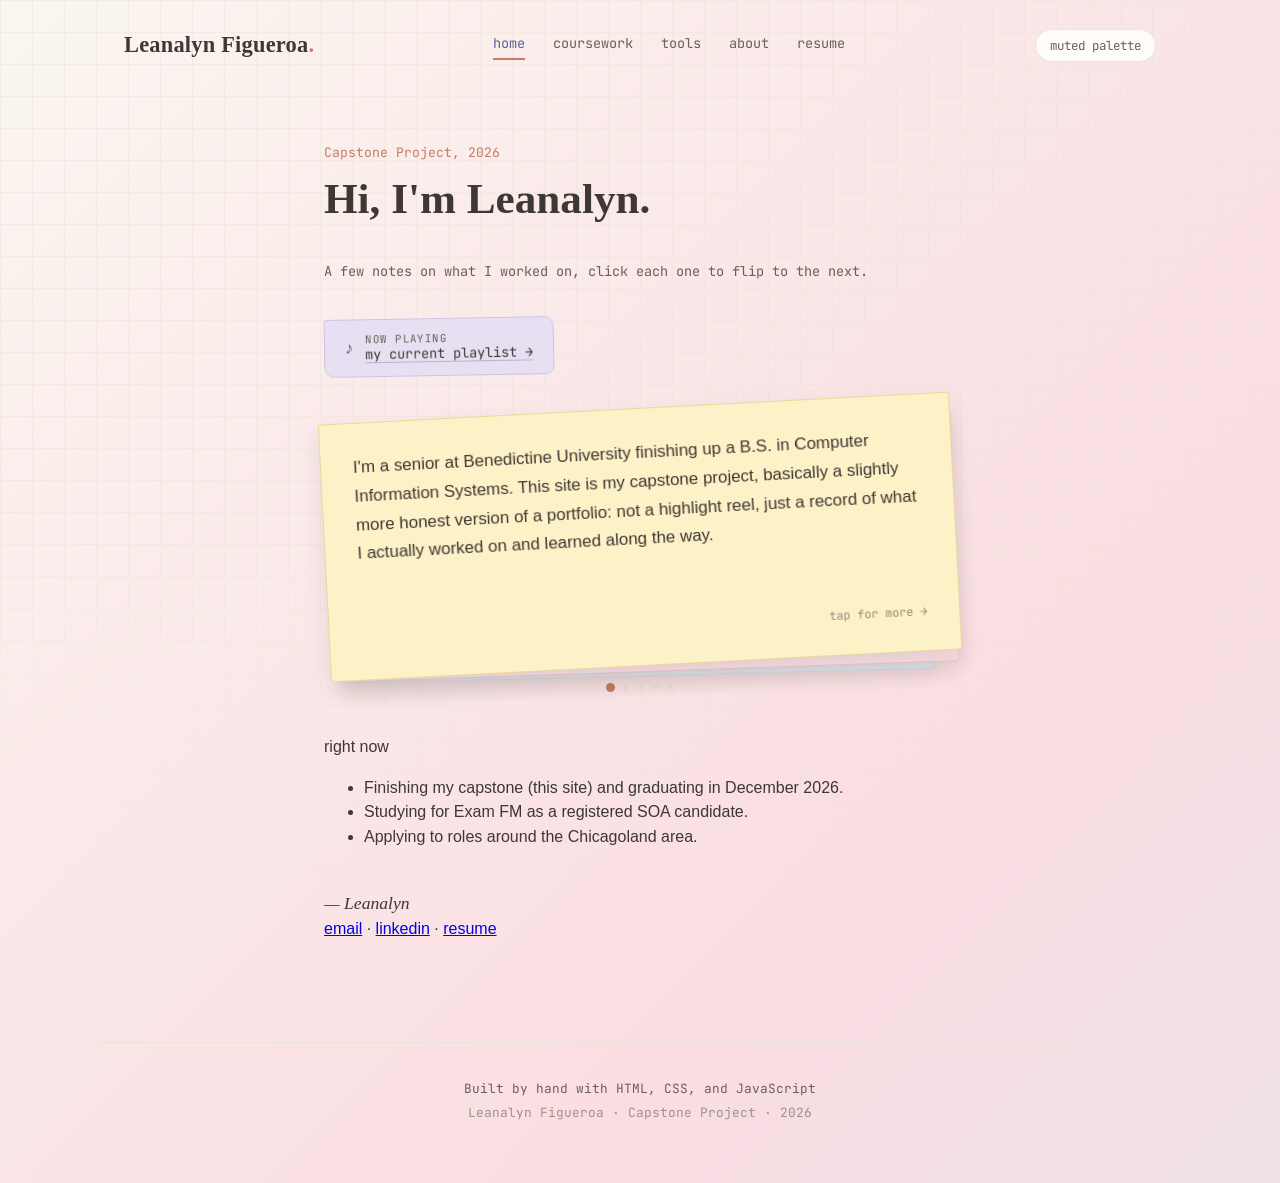
==== index.html @ f0ffa21d "Update journal entry date description" ====
<!DOCTYPE html>
<html lang="en">
<head>
<meta charset="UTF-8">
<meta name="viewport" content="width=device-width, initial-scale=1.0">
<title>Leanalyn Figueroa</title>
<link rel="preconnect" href="https://fonts.googleapis.com">
<link href="https://fonts.googleapis.com/css2?family=Caveat:wght@500;600;700&family=Kalam:wght@300;400;700&family=JetBrains+Mono:wght@400;500&display=swap" rel="stylesheet">
<link rel="stylesheet" href="css/style.css">
<link rel="stylesheet" href="css/home.css">
</head>
<body>

<div class="paper-grid"></div>

<header class="site-header">
  <a href="index.html" class="brand">Leanalyn Figueroa<span class="brand-dot">.</span></a>
  <nav class="main-nav">
    <a href="index.html" class="active">home</a>
    <a href="coursework.html">coursework</a>
    <a href="tools.html">tools</a>
    <a href="about.html">about</a>
    <a href="resume.html">resume</a>
  </nav>
  <div class="header-controls">
    <button class="theme-toggle" id="theme-toggle" aria-label="Switch color palette">muted palette</button>
    <button class="nav-toggle" aria-label="Open menu">☰</button>
  </div>
</header>

<div class="petal-layer" id="petal-layer" aria-hidden="true"></div>

<main>

  <!-- JOURNAL-STYLE INTRO -->
  <section class="journal-entry">
    <p class="entry-date">Capstone Project, 2026</p>
    <h1 class="entry-title">Hi, I'm Leanalyn.</h1>

    <p class="entry-lede">
      A few notes on what I worked on, click each one to flip to
      the next.
    </p>

    <!-- Edit me: point href at a Spotify/YouTube track or playlist link,
         and swap the text inside #home-now-playing-track -->
    <a class="now-playing" href="https://www.youtube.com/watch?v=l43QVKRmXsg&list=RDl43QVKRmXsg&start_radio=1&pp=ygUYcGxheWxpc3QgY3J5c3RhbCBjYXN0bGVzoAcB" id="home-now-playing-link" target="_blank" rel="noopener">
      <span class="np-icon">♪</span>
      <span class="np-text">
        <span class="np-label">now playing</span>
        <span class="np-track" id="now-playing-track">my current playlist →</span>
      </span>
    </a>

    <div class="sticky-stack" id="sticky-stack">
      <div role="button" tabindex="0" class="sticky-note" data-color="yellow" style="--rot:-3deg;">
        <p>
          I'm a senior at Benedictine University finishing up a B.S. in
          Computer Information Systems. This site is my capstone project,
          basically a slightly more honest version of a portfolio: not a
          highlight reel, just a record of what I actually worked on and
          learned along the way.
        </p>
        <span class="sticky-hint">tap for more →</span>
      </div>

      <div role="button" tabindex="0" class="sticky-note" data-color="pink" style="--rot:2deg;">
        <p>
          I like problems that have exact answers. That's probably the
          clearest way to describe why I ended up studying both computer
          science and math instead of picking one. A lot of my coursework
          sits right at that intersection, databases, link analysis, cost
          accounting, calculus, and I've written more about all of it on
          the <a href="coursework.html">coursework page</a>.
        </p>
        <span class="sticky-hint">tap for more →</span>
      </div>

      <div role="button" tabindex="0" class="sticky-note" data-color="blue" style="--rot:-1.5deg;">
        <p>
          The more interesting part of this site, at least to me, is the
          <a href="tools.html">tools page</a>. I built three small
          calculators from concepts I actually studied: a time value of
          money calculator, a Newton's Method visualizer, and a tiny
          PageRank simulator. None of them are big, but they all actually
          run the math instead of just describing it, which felt like a
          better way to prove I learned something than just listing a
          class name.
        </p>
        <span class="sticky-hint">tap for more →</span>
      </div>

      <div role="button" tabindex="0" class="sticky-note" data-color="mint" style="--rot:3deg;">
        <p>
          If you want the non-academic version of me, Japanese culture and
          anime, Vocaloid, history, philosophy, that's mostly on the
          <a href="about.html">about page</a>. And if you just need the
          short, scannable version of all of this, there's a normal
          <a href="resume.html">resume</a> too.
        </p>
        <span class="sticky-hint">tap for more →</span>
      </div>

      <div role="button" tabindex="0" class="sticky-note" data-color="lavender" style="--rot:-2deg;">
        <p>
          Thanks for reading this far. Feel free to look around.
        </p>
        <span class="sticky-hint">back to the start →</span>
      </div>
    </div>

    <div class="sticky-dots" id="sticky-dots" aria-hidden="true">
      <span class="dot"></span>
      <span class="dot"></span>
      <span class="dot"></span>
      <span class="dot"></span>
      <span class="dot"></span>
    </div>

    <div class="now-block">
      <span class="now-block-label">right now</span>
      <ul class="now-block-list">
        <li>Finishing my capstone (this site) and graduating in December 2026.</li>
        <li>Studying for Exam FM as a registered SOA candidate.</li>
        <li>Applying to roles around the Chicagoland area.</li>
      </ul>
    </div>

    <p class="entry-signoff">— Leanalyn</p>

    <div class="elsewhere-row">
      <a href="mailto:leanalynf@protonmail.com">email</a>
      <span class="elsewhere-dot">·</span>
      <a href="https://linkedin.com/in/leanalyn-figueroa" target="_blank" rel="noopener">linkedin</a>
      <span class="elsewhere-dot">·</span>
      <a href="resume.html">resume</a>
    </div>
  </section>

</main>

<footer class="site-footer">
  <p>Built by hand with HTML, CSS, and JavaScript</p>
  <p class="footer-small">Leanalyn Figueroa · Capstone Project · 2026</p>
</footer>

<script src="js/main.js"></script>
<script src="js/home.js"></script>
</body>
</html>
---- css/style.css ----
/* ============================================
   TOKENS
   ============================================ */
:root {
  --paper: #FAF6F0;
  --ink: #3D3833;
  --ink-soft: #6B6058;
  --indigo: #57629A;
  --indigo-soft: #8893C5;
  --coral: #C97A65;
  --grid-line: #E9E2D6;
  --card-bg: #FFFDF9;
  --card-border: #ECE4D6;

  /* soft sticky-note palette, used on the homepage */
  --sticky-yellow: #FDF1C7;
  --sticky-yellow-border: #EAD89A;
  --sticky-pink: #FADDE2;
  --sticky-pink-border: #EBC0C7;
  --sticky-blue: #D8E7F2;
  --sticky-blue-border: #BBD6E9;
  --sticky-mint: #DCEEDC;
  --sticky-mint-border: #C2DCC0;
  --sticky-lavender: #E7E0F3;
  --sticky-lavender-border: #D0C2E6;

  --font-display: 'Fraunces', Georgia, serif;
  --font-body: 'Karla', sans-serif;
  --font-mono: 'JetBrains Mono', monospace;

  --max-width: 1080px;
}

/* ============================================
   MUTED PALETTE (theme toggle)
   same roles, softer/darker values — everything
   using the tokens above restyles automatically
   ============================================ */
[data-theme="muted"] {
  --paper: #EFE9E0;
  --ink: #34302C;
  --ink-soft: #635C55;
  --grid-line: #DCD3C4;
  --card-bg: #F5F0E8;
  --card-border: #DED4C2;

  --sticky-yellow: #E8DEC0;
  --sticky-yellow-border: #D2C299;
  --sticky-pink: #E0CBD0;
  --sticky-pink-border: #CDB0B6;
  --sticky-blue: #C7D6E0;
  --sticky-blue-border: #ABC1D0;
  --sticky-mint: #C9DCC8;
  --sticky-mint-border: #AECBAD;
  --sticky-lavender: #D6CDE3;
  --sticky-lavender-border: #BFB0D6;
}

* { box-sizing: border-box; }

html {
  scroll-behavior: smooth;
}

body {
  margin: 0;
  color: var(--ink);
  font-family: var(--font-body);
  font-size: 16px;
  line-height: 1.55;
  position: relative;

  /* soft pastel gradient, drifting very slowly */
  background: linear-gradient(135deg,
    var(--paper) 0%,
    var(--sticky-pink) 22%,
    var(--sticky-blue) 48%,
    var(--sticky-mint) 74%,
    var(--paper) 100%);
  background-size: 320% 320%;
  animation: gradient-drift 36s ease infinite;
  transition: background 0.5s ease;
}

@keyframes gradient-drift {
  0%   { background-position: 0% 50%; }
  50%  { background-position: 100% 50%; }
  100% { background-position: 0% 50%; }
}

/* ============================================
   GRID PAPER BACKGROUND
   ============================================ */
.paper-grid {
  position: fixed;
  inset: 0;
  z-index: -1;
  background-image:
    linear-gradient(var(--grid-line) 1px, transparent 1px),
    linear-gradient(90deg, var(--grid-line) 1px, transparent 1px);
  background-size: 32px 32px;
  opacity: 0.4;
  mask-image: linear-gradient(to bottom, black, black 60%, transparent 100%);
  transition: opacity 0.5s ease;
}

/* ============================================
   FLOATING PETALS
   a handful of small drifting marks behind the
   content — purely decorative, css-driven
   ============================================ */
.petal-layer {
  position: fixed;
  inset: 0;
  z-index: -1;
  overflow: hidden;
  pointer-events: none;
}
.petal {
  position: absolute;
  top: -6vh;
  color: var(--coral);
  opacity: 0;
  font-size: 14px;
  animation: petal-fall linear infinite;
  will-change: transform, opacity;
}
@keyframes petal-fall {
  0%   { transform: translateY(0) translateX(0) rotate(0deg); opacity: 0; }
  8%   { opacity: 0.35; }
  92%  { opacity: 0.35; }
  100% { transform: translateY(112vh) translateX(30px) rotate(180deg); opacity: 0; }
}

/* ============================================
   THEME TOGGLE
   ============================================ */
.theme-toggle {
  font-family: var(--font-mono);
  font-size: 0.78rem;
  color: var(--ink-soft);
  background: var(--card-bg);
  border: 1px solid var(--card-border);
  border-radius: 999px;
  padding: 7px 14px;
  cursor: pointer;
  margin-left: 12px;
  transition: transform 0.15s ease, color 0.15s ease, border-color 0.15s ease;
}
.theme-toggle:hover {
  color: var(--indigo);
  border-color: var(--indigo-soft);
  transform: translateY(-1px);
}

/* ============================================
   HEADER / NAV
   ============================================ */
.site-header {
  display: flex;
  align-items: center;
  justify-content: space-between;
  max-width: var(--max-width);
  margin: 0 auto;
  padding: 28px 24px 16px;
}

.brand {
  font-family: var(--font-display);
  font-weight: 700;
  font-size: 1.4rem;
  color: var(--ink);
  text-decoration: none;
  letter-spacing: 0.01em;
}
.brand-dot { color: var(--coral); }

.main-nav {
  display: flex;
  gap: 28px;
}
.main-nav a {
  font-family: var(--font-mono);
  font-size: 0.85rem;
  text-decoration: none;
  color: var(--ink-soft);
  position: relative;
  padding-bottom: 4px;
  transition: color 0.15s ease;
}
.main-nav a:hover,
.main-nav a.active {
  color: var(--indigo);
}
.main-nav a.active::after {
  content: "";
  position: absolute;
  left: 0;
  bottom: -2px;
  width: 100%;
  height: 2px;
  background: var(--coral);
}

.header-controls {
  display: flex;
  align-items: center;
  gap: 10px;
}

.nav-toggle {
  display: none;
  background: none;
  border: 1px solid var(--ink);
  border-radius: 4px;
  font-size: 1.1rem;
  padding: 4px 10px;
  cursor: pointer;
  transition: transform 0.25s ease, background 0.25s ease, color 0.25s ease;
}
.nav-toggle.is-open {
  transform: rotate(90deg);
  background: var(--ink);
  color: var(--paper);
}

/* ============================================
   JOURNAL ENTRY (homepage)
   ============================================ */
.journal-entry {
  max-width: 680px;
  margin: 0 auto;
  padding: 64px 24px 100px;
}

.entry-date {
  font-family: var(--font-mono);
  font-size: 0.82rem;
  color: var(--coral);
  margin: 0 0 10px;
}

.entry-title {
  font-family: var(--font-display);
  font-size: clamp(2rem, 4.5vw, 2.7rem);
  font-weight: 600;
  margin: 0 0 36px;
  line-height: 1.2;
}

.entry-body p {
  font-size: 1.08rem;
  line-height: 1.75;
  color: var(--ink-soft);
  margin: 0 0 24px;
}

.entry-body a {
  color: var(--indigo);
  text-decoration: underline;
  text-decoration-color: rgba(46, 58, 110, 0.35);
  text-underline-offset: 3px;
  transition: text-decoration-color 0.15s ease;
}
.entry-body a:hover {
  text-decoration-color: var(--coral);
  color: var(--coral);
}

.entry-signoff {
  font-family: var(--font-display);
  font-style: italic;
  font-size: 1.1rem;
  color: var(--ink);
  margin: 40px 0 0;
}

/* sub-headings within a journal entry body, used on
   coursework / about / tools pages */
.entry-h2 {
  font-family: var(--font-display);
  font-size: 1.4rem;
  font-weight: 600;
  color: var(--ink);
  margin: 44px 0 16px;
  padding-top: 24px;
  border-top: 1px solid var(--grid-line);
}
.entry-body h2.entry-h2:first-of-type {
  border-top: none;
  margin-top: 36px;
  padding-top: 0;
}

.entry-body strong {
  color: var(--ink);
  font-weight: 600;
}

/* ============================================
   MARGIN NOTES (hover/tap annotations)
   used inline within entry-body text, e.g. on
   the coursework page
   ============================================ */
.noted {
  position: relative;
  border-bottom: 1.5px dotted var(--indigo-soft);
  cursor: help;
}
.noted .note-pop {
  position: absolute;
  left: 0;
  bottom: calc(100% + 10px);
  width: 220px;
  background: var(--card-bg);
  border: 1px solid var(--card-border);
  border-radius: 4px 10px 8px 10px;
  padding: 12px 14px;
  box-shadow: 0 10px 22px rgba(61, 56, 51, 0.12);
  font-family: var(--font-mono);
  font-size: 0.78rem;
  line-height: 1.5;
  color: var(--ink-soft);
  opacity: 0;
  transform: translateY(6px);
  pointer-events: none;
  transition: opacity 0.18s ease, transform 0.18s ease;
  z-index: 5;
}
.noted:hover .note-pop,
.noted:focus .note-pop {
  opacity: 1;
  transform: translateY(0);
}
@media (max-width: 480px) {
  .noted .note-pop { width: 180px; }
}

/* ============================================
   SITE LOG
   a short, dated running log — styled as a small
   stack of sticky notes rather than a stack of
   sticky-note interactions
   ============================================ */
.site-log {
  margin: 44px 0 0;
  display: flex;
  flex-direction: column;
  gap: 14px;
}
.log-entry {
  background: var(--card-bg);
  border: 1px solid var(--card-border);
  border-radius: 3px 10px 8px 10px;
  padding: 16px 20px;
  box-shadow: 0 6px 16px rgba(61, 56, 51, 0.06);
  max-width: 480px;
}
.log-entry:nth-child(odd)  { transform: rotate(-0.6deg); }
.log-entry:nth-child(even) { transform: rotate(0.5deg); margin-left: 22px; }
.log-date {
  font-family: var(--font-mono);
  font-size: 0.78rem;
  color: var(--coral);
  display: block;
  margin-bottom: 4px;
}
.log-text {
  margin: 0;
  font-size: 0.92rem;
  line-height: 1.55;
  color: var(--ink-soft);
}

/* ============================================
   NOW PLAYING NOTE
   an editable link — point the href at a Spotify /
   YouTube track or playlist, and swap the track text
   ============================================ */
.now-playing {
  display: inline-flex;
  align-items: center;
  gap: 12px;
  background: var(--sticky-lavender);
  border: 1px solid var(--sticky-lavender-border);
  border-radius: 3px 10px 8px 10px;
  padding: 12px 20px;
  margin: 8px 0 32px;
  transform: rotate(-1deg);
  text-decoration: none;
  cursor: pointer;
  transition: transform 0.18s ease, box-shadow 0.18s ease, background 0.18s ease;
  box-shadow: 0 0 0 rgba(61, 56, 51, 0);
}
.now-playing:hover,
.now-playing:focus-visible {
  transform: rotate(-1deg) translateY(-2px);
  box-shadow: 0 8px 18px rgba(61, 56, 51, 0.12);
  background: var(--sticky-lavender);
}
.now-playing .np-icon {
  font-size: 1.05rem;
  color: var(--indigo);
  flex-shrink: 0;
}
.now-playing .np-text {
  display: flex;
  flex-direction: column;
  line-height: 1.3;
}
.now-playing .np-label {
  font-family: var(--font-mono);
  font-size: 0.68rem;
  letter-spacing: 0.04em;
  text-transform: uppercase;
  color: var(--ink-soft);
}
.now-playing .np-track {
  font-family: var(--font-mono);
  font-size: 0.85rem;
  color: var(--ink);
  text-decoration: underline;
  text-decoration-color: rgba(87, 98, 154, 0.35);
  text-underline-offset: 3px;
}
.now-playing:hover .np-track,
.now-playing:focus-visible .np-track {
  text-decoration-color: var(--coral);
  color: var(--coral);
}

/* btn classes still used on other pages (tools, about, resume) */
.btn {
  font-family: var(--font-mono);
  font-size: 0.9rem;
  text-decoration: none;
  padding: 13px 22px;
  border-radius: 6px;
  display: inline-block;
  transition: transform 0.15s ease, background 0.15s ease, color 0.15s ease;
}
.btn-primary {
  background: var(--indigo);
  color: var(--paper);
}
.btn-primary:hover {
  background: #454F82;
  transform: translateY(-1px);
}
.btn-ghost {
  border: 1px solid var(--ink);
  color: var(--ink);
}
.btn-ghost:hover {
  background: var(--ink);
  color: var(--paper);
}

/* ============================================
   FOOTER
   ============================================ */
.site-footer {
  max-width: var(--max-width);
  margin: 0 auto;
  padding: 32px 24px 56px;
  border-top: 1px solid var(--grid-line);
  text-align: center;
}
.site-footer p {
  font-family: var(--font-mono);
  font-size: 0.8rem;
  color: var(--ink-soft);
  margin: 4px 0;
}
.footer-small {
  color: #9C9288 !important;
}

/* ============================================
   RESPONSIVE
   ============================================ */
@media (max-width: 820px) {
  .main-nav {
    position: absolute;
    top: 76px;
    right: 24px;
    left: 24px;
    flex-direction: column;
    gap: 2px;
    background: var(--card-bg);
    border: 1px solid var(--card-border);
    border-radius: 10px;
    padding: 6px;
    box-shadow: 0 12px 28px rgba(61, 56, 51, 0.1);
    z-index: 50;

    max-height: 0;
    overflow: hidden;
    opacity: 0;
    transform: translateY(-6px);
    transition: max-height 0.3s ease, opacity 0.25s ease, transform 0.25s ease;
  }
  .main-nav.nav-open {
    max-height: 320px;
    opacity: 1;
    transform: translateY(0);
  }
  .main-nav a {
    padding: 12px 14px;
    border-radius: 6px;
  }
  .main-nav a:hover,
  .main-nav a.active {
    background: var(--paper);
  }
  .main-nav a.active::after {
    display: none;
  }
  .nav-toggle {
    display: inline-block;
  }
}

@media (max-width: 480px) {
  .journal-entry {
    padding: 40px 20px 70px;
  }
  .entry-body p {
    font-size: 1rem;
  }
  .theme-toggle {
    font-size: 0.7rem;
    padding: 6px 10px;
  }
}

/* ============================================
   ACCESSIBILITY
   ============================================ */
a:focus-visible,
button:focus-visible {
  outline: 2px solid var(--indigo);
  outline-offset: 2px;
}

@media (prefers-reduced-motion: reduce) {
  * {
    transition: none !important;
    scroll-behavior: auto !important;
  }
  body {
    animation: none !important;
    background-position: 0% 50% !important;
  }
  .petal-layer {
    display: none !important;
  }
}
---- css/home.css ----
/* ============================================
   HOMEPAGE LEDE
   ============================================ */
.entry-lede {
  font-family: var(--font-mono);
  font-size: 0.85rem;
  color: var(--ink-soft);
  margin: 0 0 28px;
}

/* ============================================
   STICKY NOTE STACK
   ============================================ */
.sticky-stack {
  position: relative;
  margin: 0 0 18px;
  min-height: 260px;
}

.sticky-note {
  position: absolute;
  inset: 0;
  display: flex;
  flex-direction: column;
  justify-content: space-between;
  gap: 18px;
  padding: 30px 32px;
  border-radius: 3px;
  border: 1px solid var(--card-border);
  box-shadow: 0 10px 22px rgba(61, 56, 51, 0.1);
  cursor: pointer;
  text-align: left;
  font: inherit;

  transform: rotate(var(--rot, -2deg)) translate(0, 0) scale(1);
  transition: transform 0.45s cubic-bezier(.22, .61, .36, 1), opacity 0.4s ease;
}

.sticky-note p {
  margin: 0;
  font-size: 1.06rem;
  line-height: 1.7;
  color: var(--ink);
}

.sticky-note a {
  color: var(--indigo);
  text-decoration: underline;
  text-decoration-color: rgba(87, 98, 154, 0.35);
  text-underline-offset: 3px;
}
.sticky-note a:hover {
  text-decoration-color: var(--coral);
  color: var(--coral);
}

.sticky-hint {
  align-self: flex-end;
  font-family: var(--font-mono);
  font-size: 0.74rem;
  color: var(--ink-soft);
  opacity: 0.7;
}

/* sticky-note colors */
.sticky-note[data-color="yellow"] { background: var(--sticky-yellow); border-color: var(--sticky-yellow-border); }
.sticky-note[data-color="pink"]   { background: var(--sticky-pink);   border-color: var(--sticky-pink-border); }
.sticky-note[data-color="blue"]   { background: var(--sticky-blue);   border-color: var(--sticky-blue-border); }
.sticky-note[data-color="mint"]   { background: var(--sticky-mint);   border-color: var(--sticky-mint-border); }
.sticky-note[data-color="lavender"] { background: var(--sticky-lavender); border-color: var(--sticky-lavender-border); }

/* stacking order, set by JS */
.sticky-note.pos-0 {
  z-index: 50;
  opacity: 1;
}
.sticky-note.pos-1 {
  z-index: 40;
  opacity: 0.9;
  transform: rotate(calc(var(--rot, -2deg) * -1)) translate(8px, 10px) scale(0.97);
  pointer-events: none;
}
.sticky-note.pos-2 {
  z-index: 30;
  opacity: 0.6;
  transform: rotate(var(--rot, -2deg)) translate(-6px, 18px) scale(0.94);
  pointer-events: none;
}
.sticky-note.pos-hidden {
  z-index: 10;
  opacity: 0;
  transform: translate(0, 24px) scale(0.9);
  pointer-events: none;
}

.sticky-note.leaving {
  z-index: 60;
  transform: translateX(130%) rotate(16deg) scale(0.98) !important;
  opacity: 0 !important;
}

/* only the top note's text should ever be readable — the rest of the
   stack is just the colored edges peeking out behind it */
.sticky-note.pos-1 p,
.sticky-note.pos-1 .sticky-hint,
.sticky-note.pos-2 p,
.sticky-note.pos-2 .sticky-hint,
.sticky-note.pos-hidden p,
.sticky-note.pos-hidden .sticky-hint {
  visibility: hidden;
}

.sticky-note:focus-visible {
  outline: 2px solid var(--indigo);
  outline-offset: 3px;
}

/* ============================================
   PROGRESS DOTS
   ============================================ */
.sticky-dots {
  display: flex;
  justify-content: center;
  gap: 8px;
  margin: 0 0 44px;
}
.dot {
  width: 7px;
  height: 7px;
  border-radius: 50%;
  background: var(--card-border);
  transition: background 0.25s ease, transform 0.25s ease;
}
.dot.active {
  background: var(--coral);
  transform: scale(1.3);
}

@media (max-width: 480px) {
  .sticky-stack {
    min-height: 320px;
  }
  .sticky-note {
    padding: 24px 22px;
  }
}
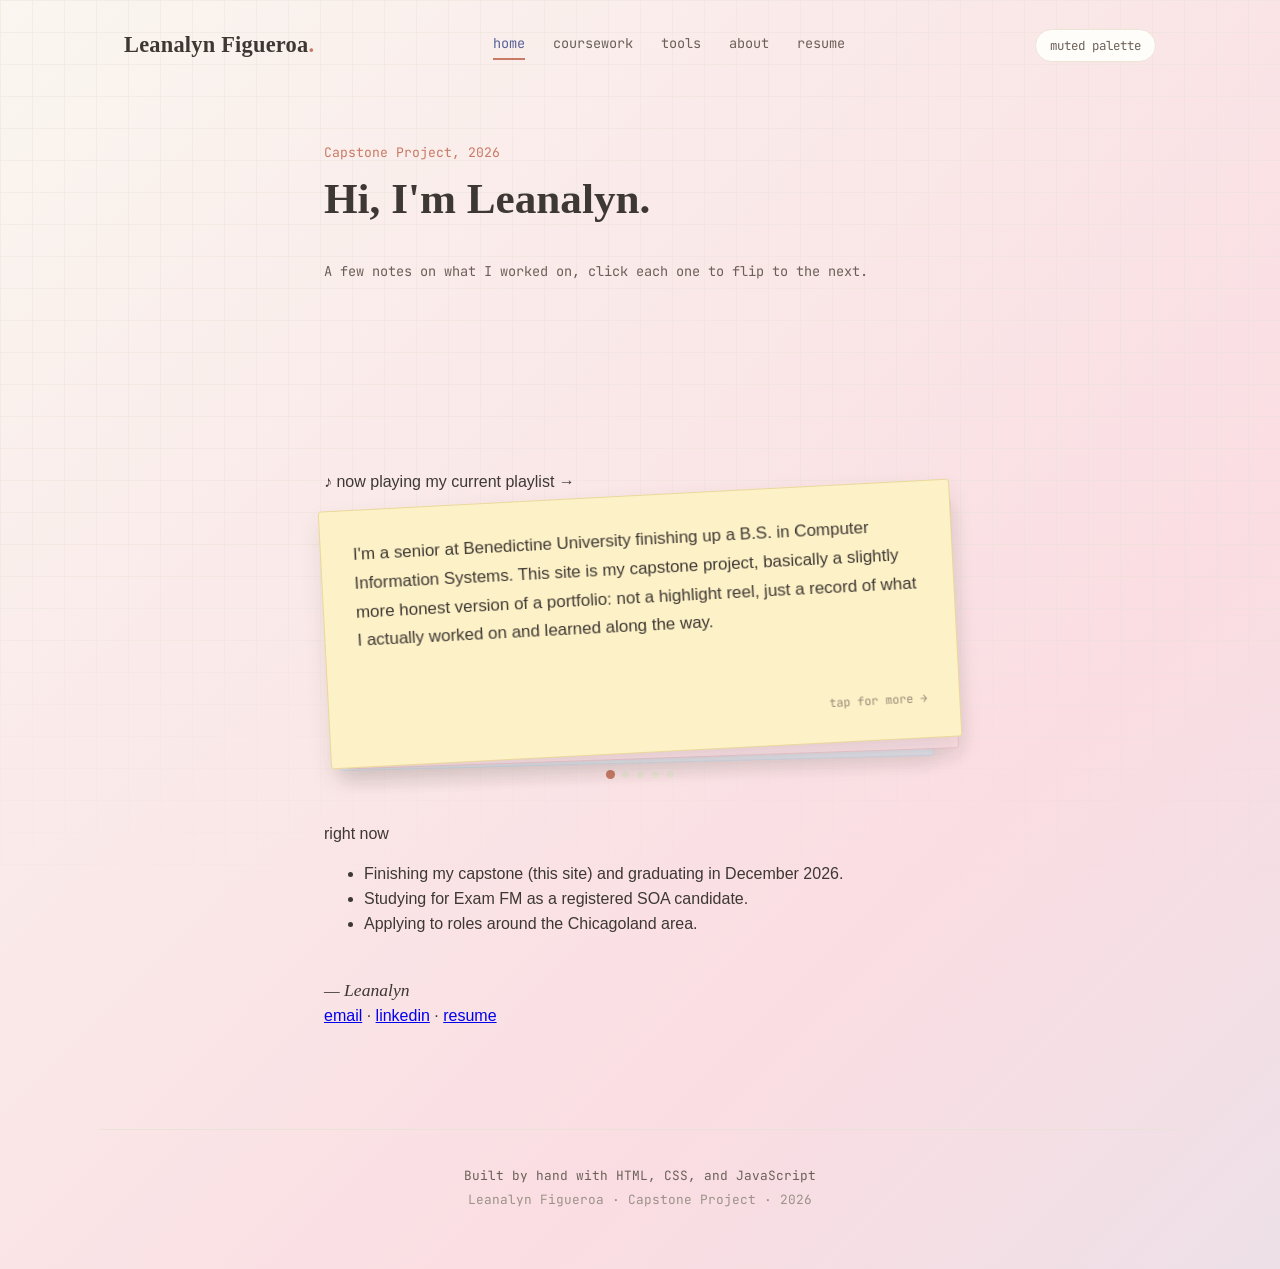
==== commit 1c1f76a1: "Embed YouTube track in iframe instead of link Replaced anchor link with an iframe for YouTube track." ====
--- a/index.html
+++ b/index.html
@@ -44,7 +44,9 @@
 
     <!-- Edit me: point href at a Spotify/YouTube track or playlist link,
          and swap the text inside #home-now-playing-track -->
-    <a class="now-playing" href="https://www.youtube.com/watch?v=l43QVKRmXsg&list=RDl43QVKRmXsg&start_radio=1&pp=ygUYcGxheWxpc3QgY3J5c3RhbCBjYXN0bGVzoAcB" id="home-now-playing-link" target="_blank" rel="noopener">
+    <iframe style="border-radius:12px" src="https://www.youtube.com/watch?v=l43QVKRmXsg&list=RDl43QVKRmXsg&start_radio=1&pp=ygUYcGxheWxpc3QgY3J5c3RhbCBjYXN0bGVzoAcB"
+  width="100%" height="152" frameBorder="0" allowfullscreen=""
+  allow="autoplay; clipboard-write; encrypted-media; fullscreen; picture-in-picture" loading="lazy"></iframe>
       <span class="np-icon">♪</span>
       <span class="np-text">
         <span class="np-label">now playing</span>
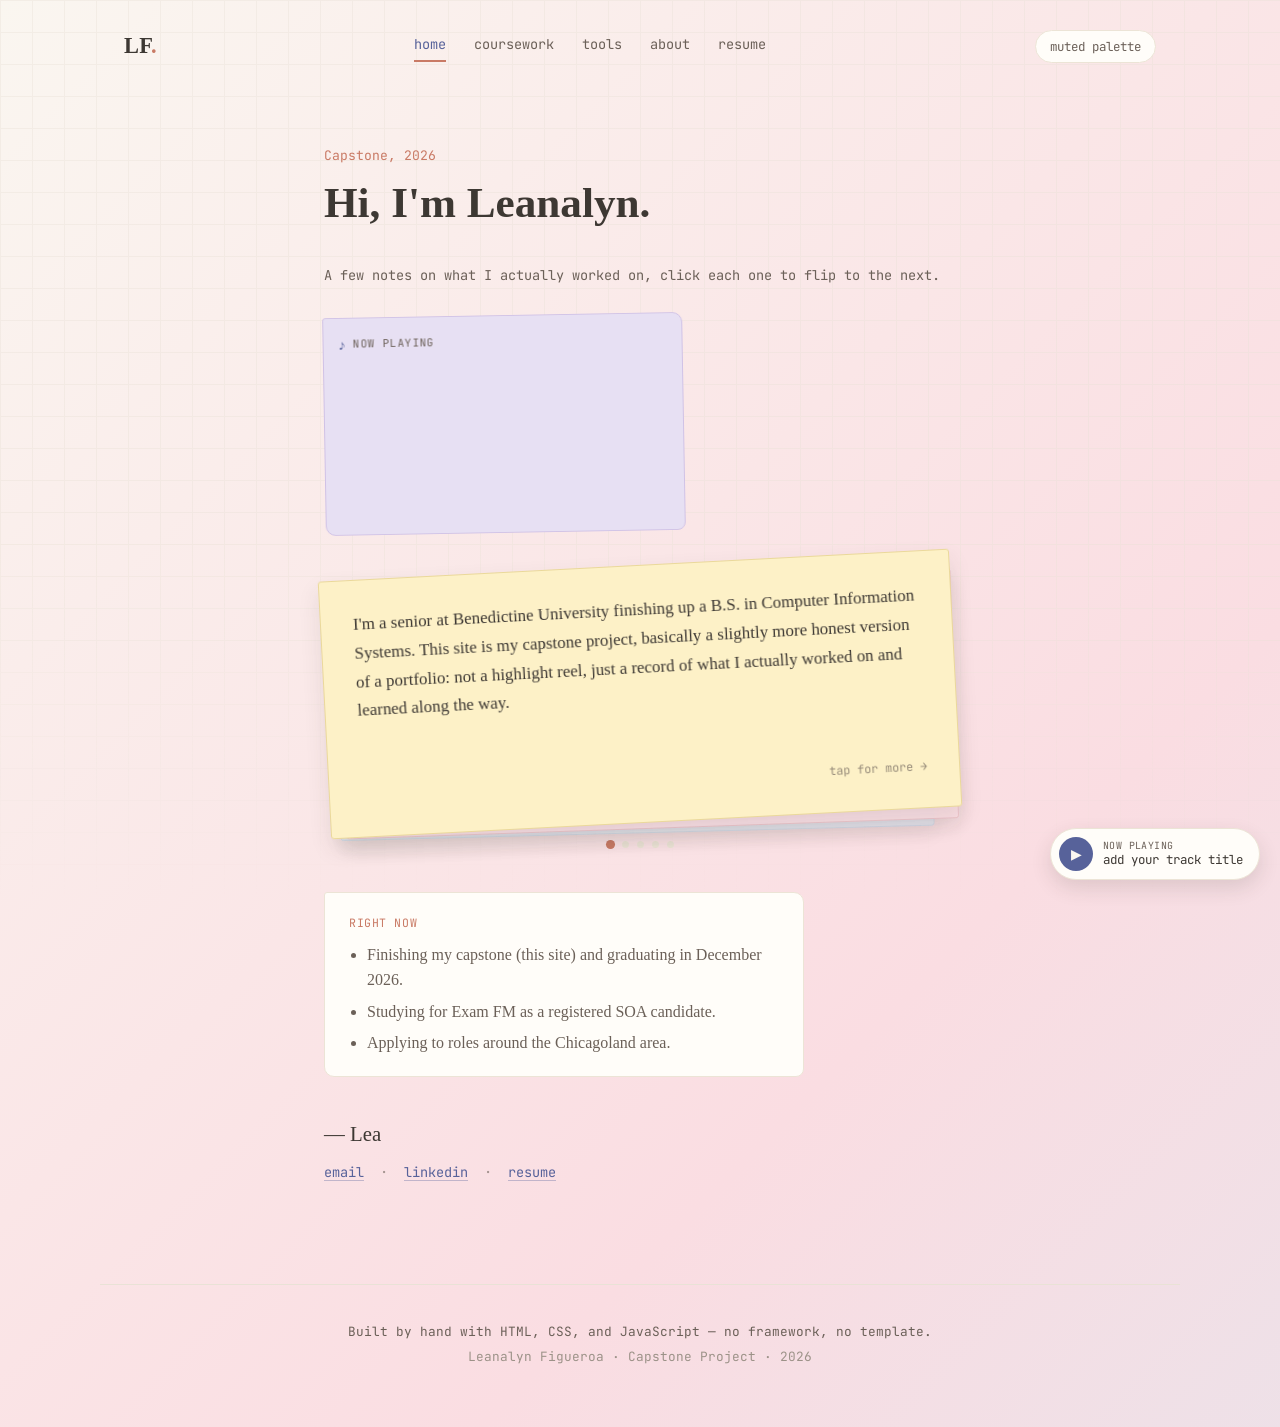
==== commit ceb4e021: "Add files via upload" ====
--- a/index.html
+++ b/index.html
@@ -14,7 +14,7 @@
 <div class="paper-grid"></div>
 
 <header class="site-header">
-  <a href="index.html" class="brand">Leanalyn Figueroa<span class="brand-dot">.</span></a>
+  <a href="index.html" class="brand">LF<span class="brand-dot">.</span></a>
   <nav class="main-nav">
     <a href="index.html" class="active">home</a>
     <a href="coursework.html">coursework</a>
@@ -34,25 +34,23 @@
 
   <!-- JOURNAL-STYLE INTRO -->
   <section class="journal-entry">
-    <p class="entry-date">Capstone Project, 2026</p>
+    <p class="entry-date">Capstone, 2026</p>
     <h1 class="entry-title">Hi, I'm Leanalyn.</h1>
 
     <p class="entry-lede">
-      A few notes on what I worked on, click each one to flip to
+      A few notes on what I actually worked on, click each one to flip to
       the next.
     </p>
 
-    <!-- Edit me: point href at a Spotify/YouTube track or playlist link,
-         and swap the text inside #home-now-playing-track -->
-    <iframe style="border-radius:12px" src="https://www.youtube.com/watch?v=l43QVKRmXsg&list=RDl43QVKRmXsg&start_radio=1&pp=ygUYcGxheWxpc3QgY3J5c3RhbCBjYXN0bGVzoAcB"
-  width="100%" height="152" frameBorder="0" allowfullscreen=""
-  allow="autoplay; clipboard-write; encrypted-media; fullscreen; picture-in-picture" loading="lazy"></iframe>
-      <span class="np-icon">♪</span>
-      <span class="np-text">
-        <span class="np-label">now playing</span>
-        <span class="np-track" id="now-playing-track">my current playlist →</span>
-      </span>
-    </a>
+    <!-- Edit me: swap the list/v IDs for a different YouTube video or playlist -->
+    <div class="now-playing-embed">
+      <span class="np-embed-label"><span class="np-icon">♪</span> now playing</span>
+      <iframe
+        src="https://www.youtube.com/embed/l43QVKRmXsg?list=RDl43QVKRmXsg"
+        width="100%" height="152" frameborder="0"
+        allow="autoplay; clipboard-write; encrypted-media; fullscreen; picture-in-picture"
+        allowfullscreen loading="lazy"></iframe>
+    </div>
 
     <div class="sticky-stack" id="sticky-stack">
       <div role="button" tabindex="0" class="sticky-note" data-color="yellow" style="--rot:-3deg;">
@@ -128,7 +126,7 @@
       </ul>
     </div>
 
-    <p class="entry-signoff">— Leanalyn</p>
+    <p class="entry-signoff">— Lea</p>
 
     <div class="elsewhere-row">
       <a href="mailto:leanalynf@protonmail.com">email</a>
@@ -142,7 +140,7 @@
 </main>
 
 <footer class="site-footer">
-  <p>Built by hand with HTML, CSS, and JavaScript</p>
+  <p>Built by hand with HTML, CSS, and JavaScript — no framework, no template.</p>
   <p class="footer-small">Leanalyn Figueroa · Capstone Project · 2026</p>
 </footer>
 
--- a/css/style.css
+++ b/css/style.css
@@ -24,8 +24,8 @@
   --sticky-lavender: #E7E0F3;
   --sticky-lavender-border: #D0C2E6;
 
-  --font-display: 'Fraunces', Georgia, serif;
-  --font-body: 'Karla', sans-serif;
+  --font-display: 'Caveat', cursive;
+  --font-body: 'Kalam', cursive;
   --font-mono: 'JetBrains Mono', monospace;
 
   --max-width: 1080px;
@@ -66,8 +66,8 @@
   margin: 0;
   color: var(--ink);
   font-family: var(--font-body);
-  font-size: 16px;
-  line-height: 1.55;
+  font-size: 18px;
+  line-height: 1.65;
   position: relative;
 
   /* soft pastel gradient, drifting very slowly */
@@ -269,8 +269,7 @@
 
 .entry-signoff {
   font-family: var(--font-display);
-  font-style: italic;
-  font-size: 1.1rem;
+  font-size: 1.3rem;
   color: var(--ink);
   margin: 40px 0 0;
 }
@@ -373,63 +372,110 @@
 }
 
 /* ============================================
-   NOW PLAYING NOTE
-   an editable link — point the href at a Spotify /
-   YouTube track or playlist, and swap the track text
-   ============================================ */
-.now-playing {
-  display: inline-flex;
-  align-items: center;
-  gap: 12px;
+   NOW PLAYING EMBED
+   an actual YouTube (or Spotify) player, dropped
+   in place of the old link — swap the src to change
+   the video/playlist
+   ============================================ */
+.now-playing-embed {
+  max-width: 360px;
+  margin: 8px 0 32px;
   background: var(--sticky-lavender);
   border: 1px solid var(--sticky-lavender-border);
   border-radius: 3px 10px 8px 10px;
-  padding: 12px 20px;
-  margin: 8px 0 32px;
+  padding: 14px 14px 16px;
   transform: rotate(-1deg);
-  text-decoration: none;
-  cursor: pointer;
-  transition: transform 0.18s ease, box-shadow 0.18s ease, background 0.18s ease;
-  box-shadow: 0 0 0 rgba(61, 56, 51, 0);
-}
-.now-playing:hover,
-.now-playing:focus-visible {
-  transform: rotate(-1deg) translateY(-2px);
-  box-shadow: 0 8px 18px rgba(61, 56, 51, 0.12);
-  background: var(--sticky-lavender);
-}
-.now-playing .np-icon {
-  font-size: 1.05rem;
-  color: var(--indigo);
-  flex-shrink: 0;
-}
-.now-playing .np-text {
-  display: flex;
-  flex-direction: column;
-  line-height: 1.3;
-}
-.now-playing .np-label {
+}
+.np-embed-label {
+  display: flex;
+  align-items: center;
+  gap: 6px;
   font-family: var(--font-mono);
   font-size: 0.68rem;
   letter-spacing: 0.04em;
   text-transform: uppercase;
   color: var(--ink-soft);
-}
-.now-playing .np-track {
-  font-family: var(--font-mono);
+  margin-bottom: 10px;
+}
+.np-embed-label .np-icon {
+  font-size: 0.9rem;
+  color: var(--indigo);
+}
+.now-playing-embed iframe {
+  display: block;
+  border-radius: 10px;
+  width: 100%;
+}
+
+/* ============================================
+   MINI PLAYER
+   fixed, persists in look/behavior across pages by
+   resuming saved position + play state on each load
+   ============================================ */
+.mini-player {
+  position: fixed;
+  right: 20px;
+  bottom: 20px;
+  z-index: 100;
+  display: flex;
+  align-items: center;
+  gap: 10px;
+  background: var(--card-bg);
+  border: 1px solid var(--card-border);
+  border-radius: 999px;
+  padding: 8px 16px 8px 8px;
+  box-shadow: 0 8px 20px rgba(61, 56, 51, 0.14);
+}
+.mini-player-toggle {
+  width: 34px;
+  height: 34px;
+  border-radius: 50%;
+  border: none;
+  background: var(--indigo);
+  color: var(--paper);
   font-size: 0.85rem;
+  cursor: pointer;
+  display: flex;
+  align-items: center;
+  justify-content: center;
+  flex-shrink: 0;
+  transition: transform 0.15s ease, background 0.15s ease;
+}
+.mini-player-toggle:hover {
+  transform: scale(1.06);
+  background: var(--coral);
+}
+.mini-player-info {
+  display: flex;
+  flex-direction: column;
+  line-height: 1.25;
+  max-width: 160px;
+}
+.mini-player-label {
+  font-family: var(--font-mono);
+  font-size: 0.62rem;
+  letter-spacing: 0.04em;
+  text-transform: uppercase;
+  color: var(--ink-soft);
+}
+.mini-player-title {
+  font-family: var(--font-mono);
+  font-size: 0.78rem;
   color: var(--ink);
-  text-decoration: underline;
-  text-decoration-color: rgba(87, 98, 154, 0.35);
-  text-underline-offset: 3px;
-}
-.now-playing:hover .np-track,
-.now-playing:focus-visible .np-track {
-  text-decoration-color: var(--coral);
-  color: var(--coral);
-}
-
-/* btn classes still used on other pages (tools, about, resume) */
+  white-space: nowrap;
+  overflow: hidden;
+  text-overflow: ellipsis;
+}
+@media (max-width: 480px) {
+  .mini-player {
+    right: 12px;
+    bottom: 12px;
+    padding: 6px 12px 6px 6px;
+  }
+  .mini-player-info {
+    max-width: 110px;
+  }
+}
 .btn {
   font-family: var(--font-mono);
   font-size: 0.9rem;
--- a/css/home.css
+++ b/css/home.css
@@ -144,3 +144,64 @@
     padding: 24px 22px;
   }
 }
+
+/* ============================================
+   RIGHT NOW
+   a small, dated status block — what's currently
+   true, separate from the sticky-note narrative
+   ============================================ */
+.now-block {
+  background: var(--card-bg);
+  border: 1px solid var(--card-border);
+  border-radius: 3px 10px 8px 10px;
+  padding: 20px 24px;
+  margin: 0 0 40px;
+  max-width: 480px;
+}
+.now-block-label {
+  font-family: var(--font-mono);
+  font-size: 0.72rem;
+  letter-spacing: 0.05em;
+  text-transform: uppercase;
+  color: var(--coral);
+  display: block;
+  margin-bottom: 10px;
+}
+.now-block-list {
+  margin: 0;
+  padding-left: 18px;
+}
+.now-block-list li {
+  font-size: 1rem;
+  line-height: 1.6;
+  color: var(--ink-soft);
+  margin-bottom: 6px;
+}
+.now-block-list li:last-child {
+  margin-bottom: 0;
+}
+
+/* ============================================
+   ELSEWHERE ROW
+   quick contact links under the sign-off
+   ============================================ */
+.elsewhere-row {
+  font-family: var(--font-mono);
+  font-size: 0.85rem;
+  color: var(--ink-soft);
+  margin: 10px 0 0;
+}
+.elsewhere-row a {
+  color: var(--indigo);
+  text-decoration: underline;
+  text-decoration-color: rgba(87, 98, 154, 0.35);
+  text-underline-offset: 3px;
+}
+.elsewhere-row a:hover {
+  color: var(--coral);
+  text-decoration-color: var(--coral);
+}
+.elsewhere-dot {
+  margin: 0 8px;
+  opacity: 0.6;
+}
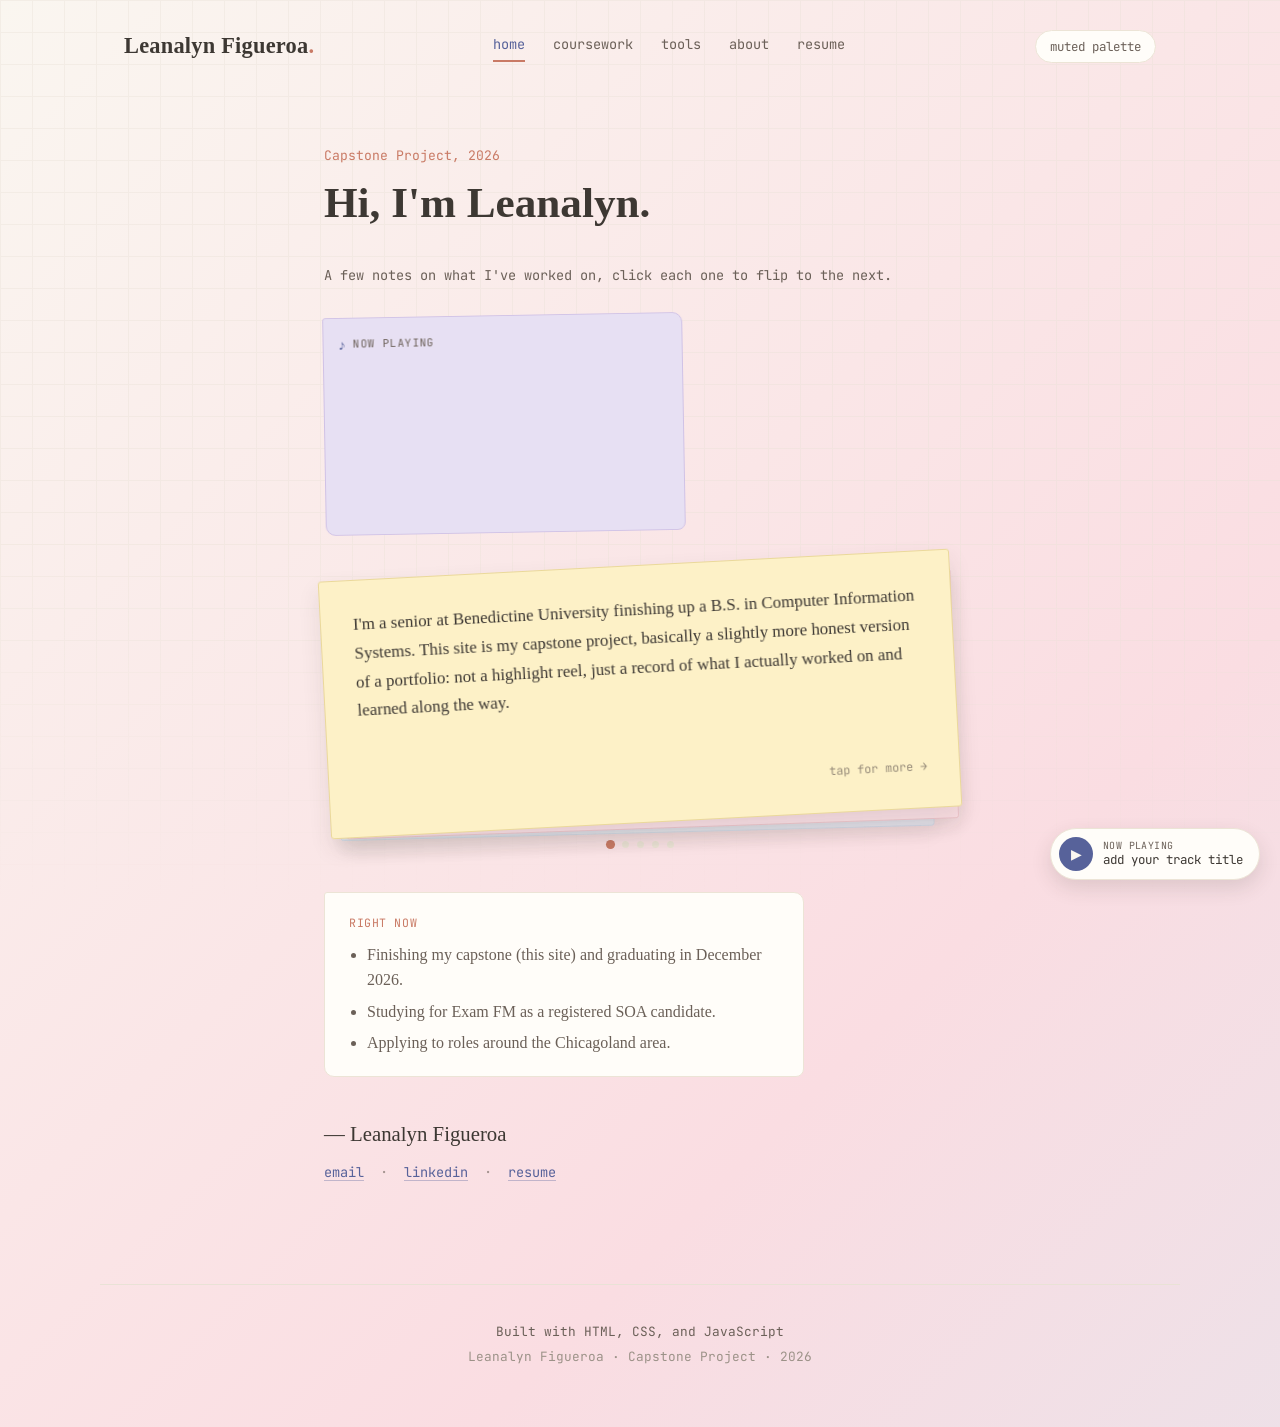
==== commit 610b7e96: "Update personal references in index.html" ====
--- a/index.html
+++ b/index.html
@@ -5,7 +5,7 @@
 <meta name="viewport" content="width=device-width, initial-scale=1.0">
 <title>Leanalyn Figueroa</title>
 <link rel="preconnect" href="https://fonts.googleapis.com">
-<link href="https://fonts.googleapis.com/css2?family=Caveat:wght@500;600;700&family=Kalam:wght@300;400;700&family=JetBrains+Mono:wght@400;500&display=swap" rel="stylesheet">
+<link href="https://fonts.googleapis.com/css2?family=Fraunces:ital,opsz,wght@0,9..144,400;0,9..144,500;0,9..144,600;0,9..144,700;1,9..144,500&family=Karla:wght@400;500;600;700&family=JetBrains+Mono:wght@400;500&display=swap" rel="stylesheet">
 <link rel="stylesheet" href="css/style.css">
 <link rel="stylesheet" href="css/home.css">
 </head>
@@ -14,7 +14,7 @@
 <div class="paper-grid"></div>
 
 <header class="site-header">
-  <a href="index.html" class="brand">LF<span class="brand-dot">.</span></a>
+  <a href="index.html" class="brand">Leanalyn Figueroa<span class="brand-dot">.</span></a>
   <nav class="main-nav">
     <a href="index.html" class="active">home</a>
     <a href="coursework.html">coursework</a>
@@ -34,11 +34,11 @@
 
   <!-- JOURNAL-STYLE INTRO -->
   <section class="journal-entry">
-    <p class="entry-date">Capstone, 2026</p>
+    <p class="entry-date">Capstone Project, 2026</p>
     <h1 class="entry-title">Hi, I'm Leanalyn.</h1>
 
     <p class="entry-lede">
-      A few notes on what I actually worked on, click each one to flip to
+      A few notes on what I've worked on, click each one to flip to
       the next.
     </p>
 
@@ -126,7 +126,7 @@
       </ul>
     </div>
 
-    <p class="entry-signoff">— Lea</p>
+    <p class="entry-signoff">— Leanalyn Figueroa</p>
 
     <div class="elsewhere-row">
       <a href="mailto:leanalynf@protonmail.com">email</a>
@@ -140,7 +140,7 @@
 </main>
 
 <footer class="site-footer">
-  <p>Built by hand with HTML, CSS, and JavaScript — no framework, no template.</p>
+  <p>Built with HTML, CSS, and JavaScript</p>
   <p class="footer-small">Leanalyn Figueroa · Capstone Project · 2026</p>
 </footer>
 
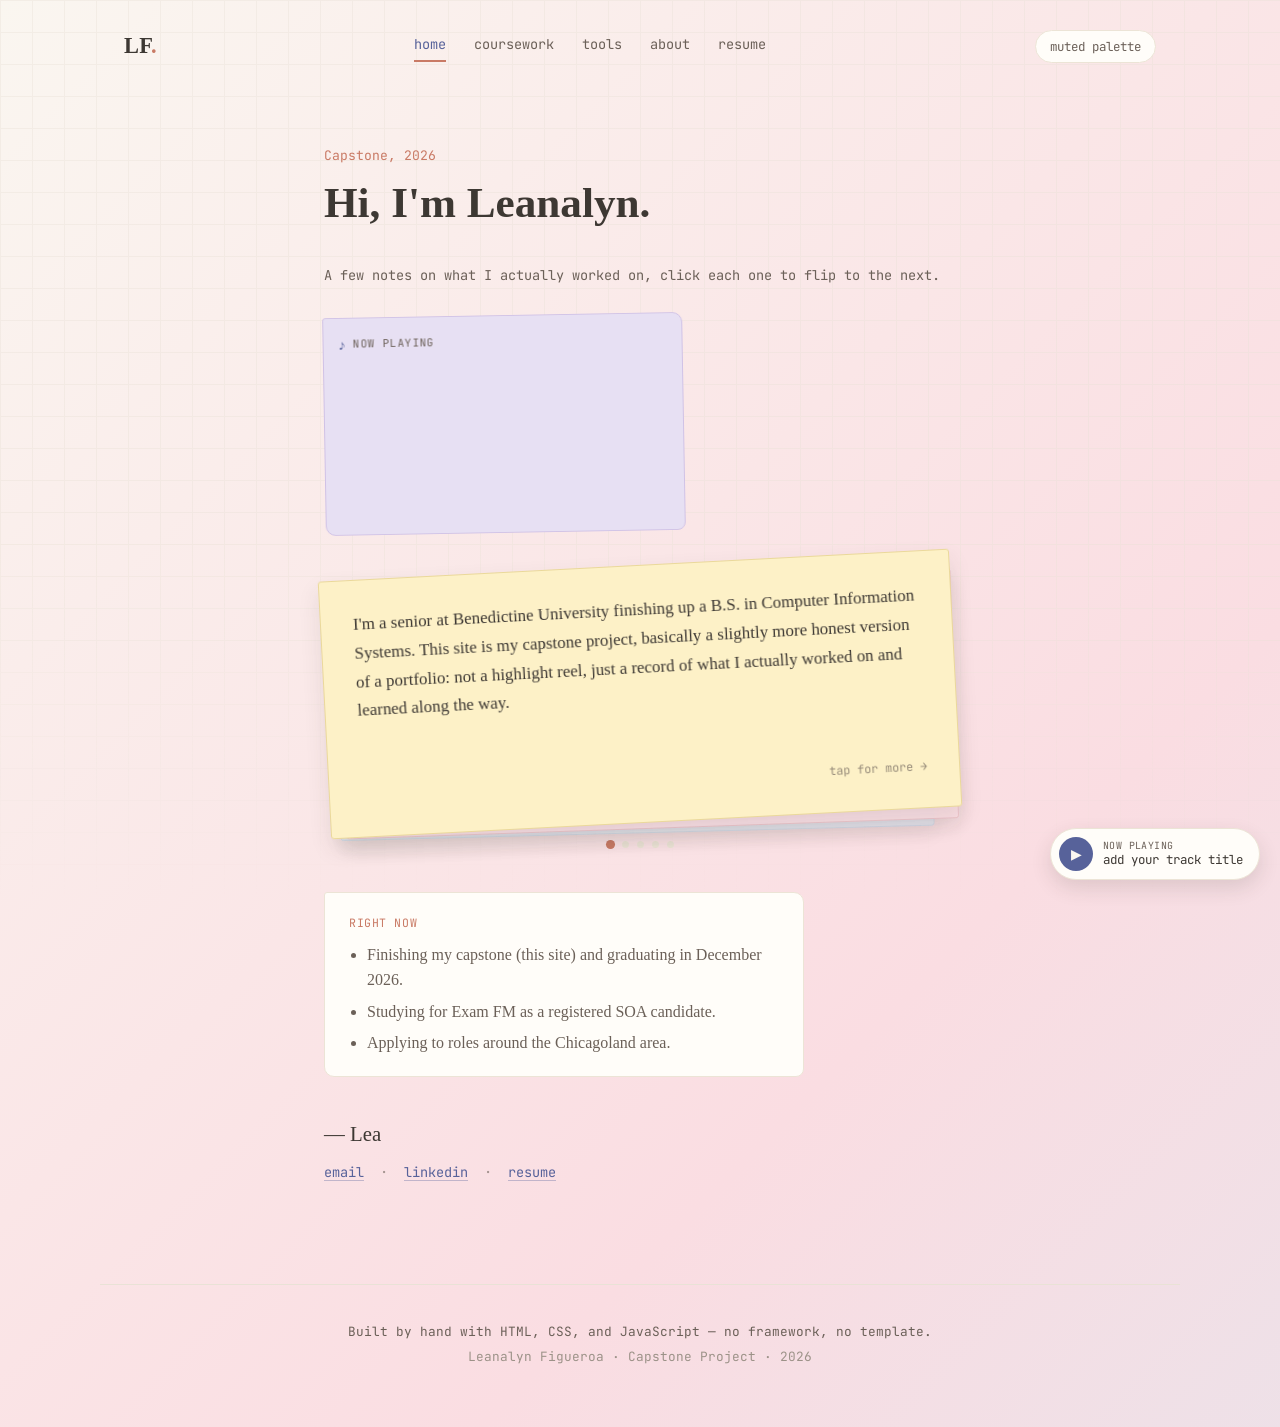
==== commit 32b31e10: "Add files via upload" ====
--- a/index.html
+++ b/index.html
@@ -5,7 +5,7 @@
 <meta name="viewport" content="width=device-width, initial-scale=1.0">
 <title>Leanalyn Figueroa</title>
 <link rel="preconnect" href="https://fonts.googleapis.com">
-<link href="https://fonts.googleapis.com/css2?family=Fraunces:ital,opsz,wght@0,9..144,400;0,9..144,500;0,9..144,600;0,9..144,700;1,9..144,500&family=Karla:wght@400;500;600;700&family=JetBrains+Mono:wght@400;500&display=swap" rel="stylesheet">
+<link href="https://fonts.googleapis.com/css2?family=Source+Serif+4:ital,opsz,wght@0,8..60,400;0,8..60,500;0,8..60,600;0,8..60,700;1,8..60,400&family=Space+Grotesk:wght@400;500;600;700&family=JetBrains+Mono:wght@400;500&display=swap" rel="stylesheet">
 <link rel="stylesheet" href="css/style.css">
 <link rel="stylesheet" href="css/home.css">
 </head>
@@ -14,7 +14,7 @@
 <div class="paper-grid"></div>
 
 <header class="site-header">
-  <a href="index.html" class="brand">Leanalyn Figueroa<span class="brand-dot">.</span></a>
+  <a href="index.html" class="brand">LF<span class="brand-dot">.</span></a>
   <nav class="main-nav">
     <a href="index.html" class="active">home</a>
     <a href="coursework.html">coursework</a>
@@ -34,11 +34,11 @@
 
   <!-- JOURNAL-STYLE INTRO -->
   <section class="journal-entry">
-    <p class="entry-date">Capstone Project, 2026</p>
+    <p class="entry-date">Capstone, 2026</p>
     <h1 class="entry-title">Hi, I'm Leanalyn.</h1>
 
     <p class="entry-lede">
-      A few notes on what I've worked on, click each one to flip to
+      A few notes on what I actually worked on, click each one to flip to
       the next.
     </p>
 
@@ -126,7 +126,7 @@
       </ul>
     </div>
 
-    <p class="entry-signoff">— Leanalyn Figueroa</p>
+    <p class="entry-signoff">— Lea</p>
 
     <div class="elsewhere-row">
       <a href="mailto:leanalynf@protonmail.com">email</a>
@@ -140,7 +140,7 @@
 </main>
 
 <footer class="site-footer">
-  <p>Built with HTML, CSS, and JavaScript</p>
+  <p>Built by hand with HTML, CSS, and JavaScript — no framework, no template.</p>
   <p class="footer-small">Leanalyn Figueroa · Capstone Project · 2026</p>
 </footer>
 
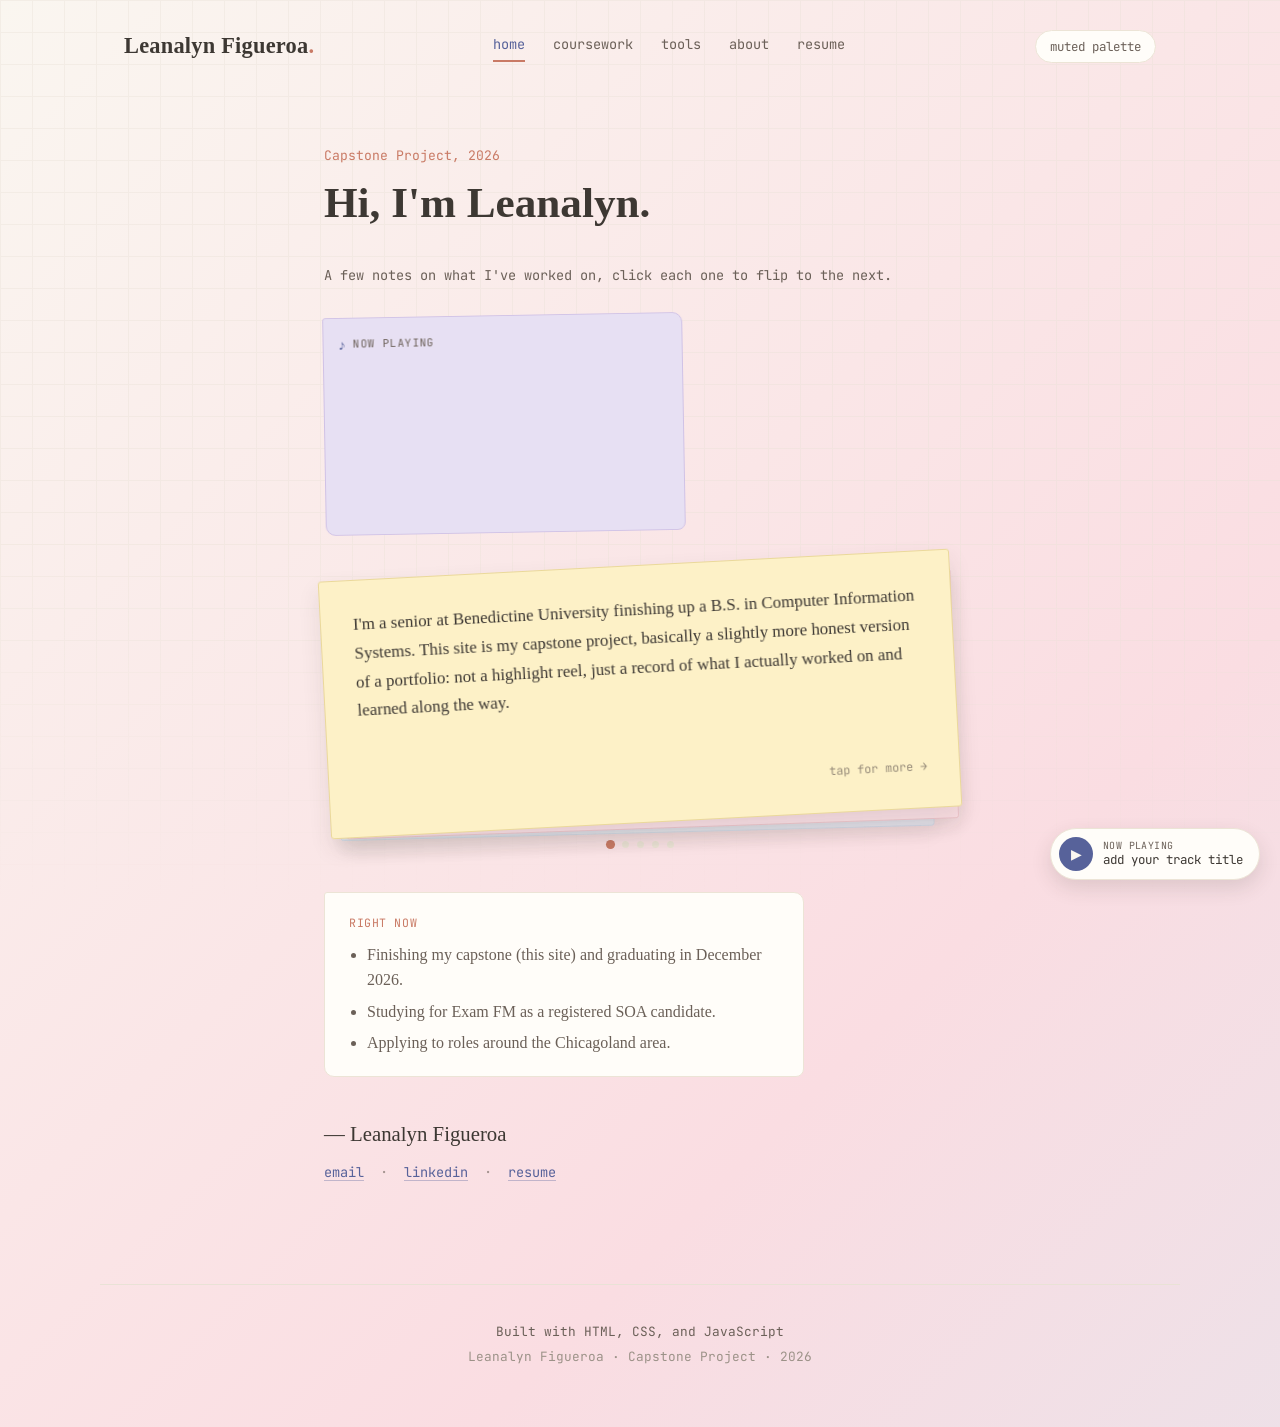
==== commit 48f40a0e: "Update index.html" ====
--- a/index.html
+++ b/index.html
@@ -14,7 +14,7 @@
 <div class="paper-grid"></div>
 
 <header class="site-header">
-  <a href="index.html" class="brand">LF<span class="brand-dot">.</span></a>
+  <a href="index.html" class="brand">Leanalyn Figueroa<span class="brand-dot">.</span></a>
   <nav class="main-nav">
     <a href="index.html" class="active">home</a>
     <a href="coursework.html">coursework</a>
@@ -34,11 +34,11 @@
 
   <!-- JOURNAL-STYLE INTRO -->
   <section class="journal-entry">
-    <p class="entry-date">Capstone, 2026</p>
+    <p class="entry-date">Capstone Project, 2026</p>
     <h1 class="entry-title">Hi, I'm Leanalyn.</h1>
 
     <p class="entry-lede">
-      A few notes on what I actually worked on, click each one to flip to
+      A few notes on what I've worked on, click each one to flip to
       the next.
     </p>
 
@@ -126,7 +126,7 @@
       </ul>
     </div>
 
-    <p class="entry-signoff">— Lea</p>
+    <p class="entry-signoff">— Leanalyn Figueroa</p>
 
     <div class="elsewhere-row">
       <a href="mailto:leanalynf@protonmail.com">email</a>
@@ -140,7 +140,7 @@
 </main>
 
 <footer class="site-footer">
-  <p>Built by hand with HTML, CSS, and JavaScript — no framework, no template.</p>
+  <p>Built with HTML, CSS, and JavaScript</p>
   <p class="footer-small">Leanalyn Figueroa · Capstone Project · 2026</p>
 </footer>
 
